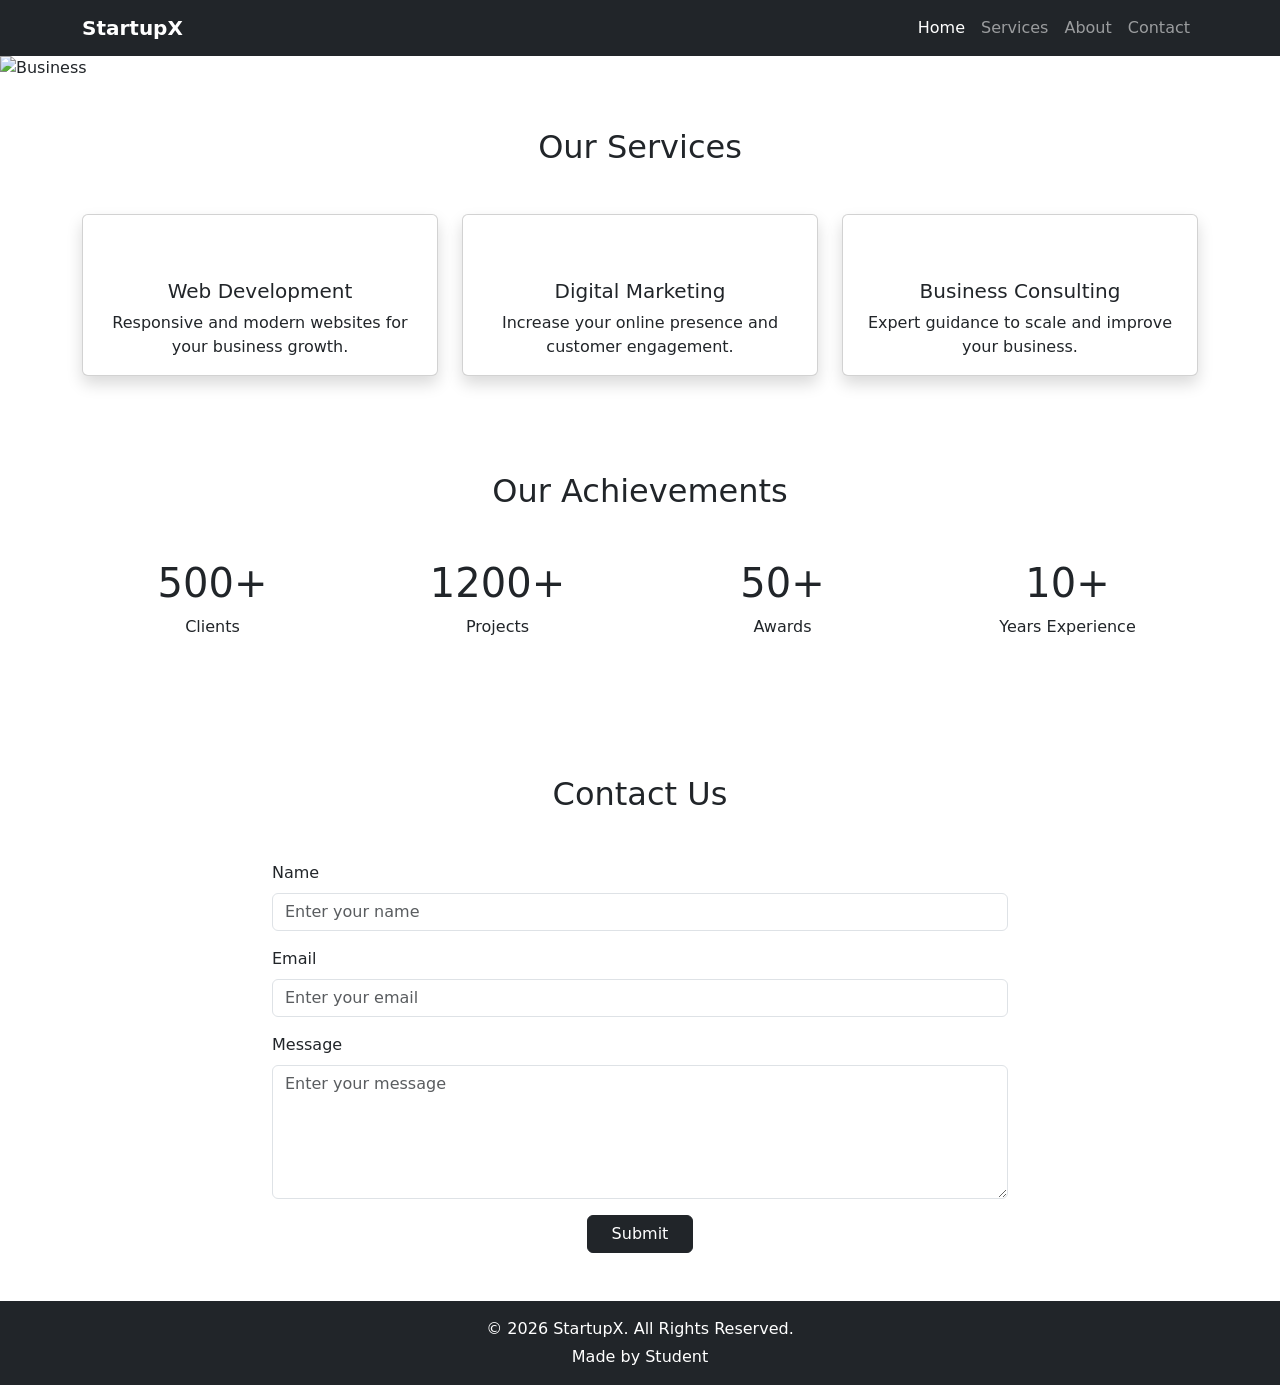
==== FRONT-END/day10 exam task/index.html @ 904b994a "Add files via upload" ====
<!DOCTYPE html>
<html lang="en">
<head>
    <meta charset="UTF-8" />
    <meta name="viewport" content="width=device-width, initial-scale=1.0" />
    <title>StartupX</title>

    <!-- Bootstrap CDN -->
    <link href="https://cdn.jsdelivr.net/npm/bootstrap@5.3.3/dist/css/bootstrap.min.css" rel="stylesheet">

    <!-- Custom CSS -->
    <link rel="stylesheet" href="style.css">
</head>
<body>

    <!-- ================= NAVBAR ================= -->

    <nav class="navbar navbar-expand-lg navbar-dark bg-dark sticky-top">
        <div class="container">
            <a class="navbar-brand fw-bold" href="#">StartupX</a>

            <!-- Mobile Toggle -->
            <button class="navbar-toggler" type="button" data-bs-toggle="collapse" data-bs-target="#navbarNav">
                <span class="navbar-toggler-icon"></span>
            </button>

            <div class="collapse navbar-collapse justify-content-end" id="navbarNav">
                <ul class="navbar-nav">
                    <li class="nav-item">
                        <a class="nav-link active" href="#">Home</a>
                    </li>

                    <li class="nav-item">
                        <a class="nav-link" href="#services">Services</a>
                    </li>

                    <li class="nav-item">
                        <a class="nav-link" href="#about">About</a>
                    </li>

                    <li class="nav-item">
                        <a class="nav-link" href="#contact">Contact</a>
                    </li>
                </ul>
            </div>
        </div>
    </nav>

    <!-- ================= HERO SECTION ================= -->

    <div id="heroCarousel" class="carousel slide" data-bs-ride="carousel">

        <div class="carousel-inner">

            <!-- Slide 1 -->
            <div class="carousel-item active">
                <img src="https://images.unsplash.com/photo-1521737604893-d14cc237f11d?q=80&w=1200"
                    class="d-block w-100 carousel-img" alt="Business">

                <div class="carousel-caption">
                    <h1>Grow Your Business</h1>
                    <p>We provide modern business solutions for startups.</p>
                    <button class="btn btn-primary">Explore</button>
                </div>
            </div>

            <!-- Slide 2 -->
            <div class="carousel-item">
                <img src="https://images.unsplash.com/photo-1552664730-d307ca884978?q=80&w=1200"
                    class="d-block w-100 carousel-img" alt="Team">

                <div class="carousel-caption">
                    <h1>Innovative Ideas</h1>
                    <p>Transform your future with smart digital services.</p>
                    <button class="btn btn-success">Learn More</button>
                </div>
            </div>

        </div>

        <!-- Controls -->
        <button class="carousel-control-prev" type="button" data-bs-target="#heroCarousel" data-bs-slide="prev">
            <span class="carousel-control-prev-icon"></span>
        </button>

        <button class="carousel-control-next" type="button" data-bs-target="#heroCarousel" data-bs-slide="next">
            <span class="carousel-control-next-icon"></span>
        </button>

    </div>

    <!-- ================= SERVICES SECTION ================= -->

    <section id="services" class="py-5">
        <div class="container">

            <h2 class="text-center mb-5">Our Services</h2>

            <div class="row g-4">

                <!-- Card 1 -->
                <div class="col-md-4">
                    <div class="card h-100 shadow">
                        <img src="https://cdn-icons-png.flaticon.com/512/1055/1055687.png"
                            class="card-img-top service-img p-4" alt="">

                        <div class="card-body text-center">
                            <h5 class="card-title">Web Development</h5>
                            <p class="card-text">
                                Responsive and modern websites for your business growth.
                            </p>
                        </div>
                    </div>
                </div>

                <!-- Card 2 -->
                <div class="col-md-4">
                    <div class="card h-100 shadow">
                        <img src="https://cdn-icons-png.flaticon.com/512/1995/1995574.png"
                            class="card-img-top service-img p-4" alt="">

                        <div class="card-body text-center">
                            <h5 class="card-title">Digital Marketing</h5>
                            <p class="card-text">
                                Increase your online presence and customer engagement.
                            </p>
                        </div>
                    </div>
                </div>

                <!-- Card 3 -->
                <div class="col-md-4">
                    <div class="card h-100 shadow">
                        <img src="https://cdn-icons-png.flaticon.com/512/3135/3135715.png"
                            class="card-img-top service-img p-4" alt="">

                        <div class="card-body text-center">
                            <h5 class="card-title">Business Consulting</h5>
                            <p class="card-text">
                                Expert guidance to scale and improve your business.
                            </p>
                        </div>
                    </div>
                </div>

            </div>
        </div>
    </section>

    <!-- ================= ACHIEVEMENTS SECTION ================= -->

    <section id="about" class="stats-section py-5">
        <div class="container">

            <h2 class="text-center mb-5">Our Achievements</h2>

            <div class="row text-center">

                <div class="col-6 col-md-3 mb-4">
                    <h1>500+</h1>
                    <p>Clients</p>
                </div>

                <div class="col-6 col-md-3 mb-4">
                    <h1>1200+</h1>
                    <p>Projects</p>
                </div>

                <div class="col-6 col-md-3 mb-4">
                    <h1>50+</h1>
                    <p>Awards</p>
                </div>

                <div class="col-6 col-md-3 mb-4">
                    <h1>10+</h1>
                    <p>Years Experience</p>
                </div>

            </div>
        </div>
    </section>

    <!-- ================= CONTACT FORM ================= -->

    <section id="contact" class="py-5">
        <div class="container">

            <h2 class="text-center mb-5">Contact Us</h2>

            <div class="row justify-content-center">

                <div class="col-md-8">

                    <form>

                        <div class="mb-3">
                            <label class="form-label">Name</label>
                            <input type="text" class="form-control" placeholder="Enter your name">
                        </div>

                        <div class="mb-3">
                            <label class="form-label">Email</label>
                            <input type="email" class="form-control" placeholder="Enter your email">
                        </div>

                        <div class="mb-3">
                            <label class="form-label">Message</label>
                            <textarea class="form-control" rows="5"
                                placeholder="Enter your message"></textarea>
                        </div>

                        <div class="text-center">
                            <button class="btn btn-dark px-4">Submit</button>
                        </div>

                    </form>

                </div>

            </div>

        </div>
    </section>

    <!-- ================= FOOTER ================= -->

    <footer class="bg-dark text-white text-center py-3">
        <p class="mb-1">© 2026 StartupX. All Rights Reserved.</p>
        <p class="mb-0">Made by Student</p>
    </footer>

    <!-- Bootstrap JS -->
    <script src="https://cdn.jsdelivr.net/npm/bootstrap@5.3.3/dist/js/bootstrap.bundle.min.js"></script>

</body>
</html>
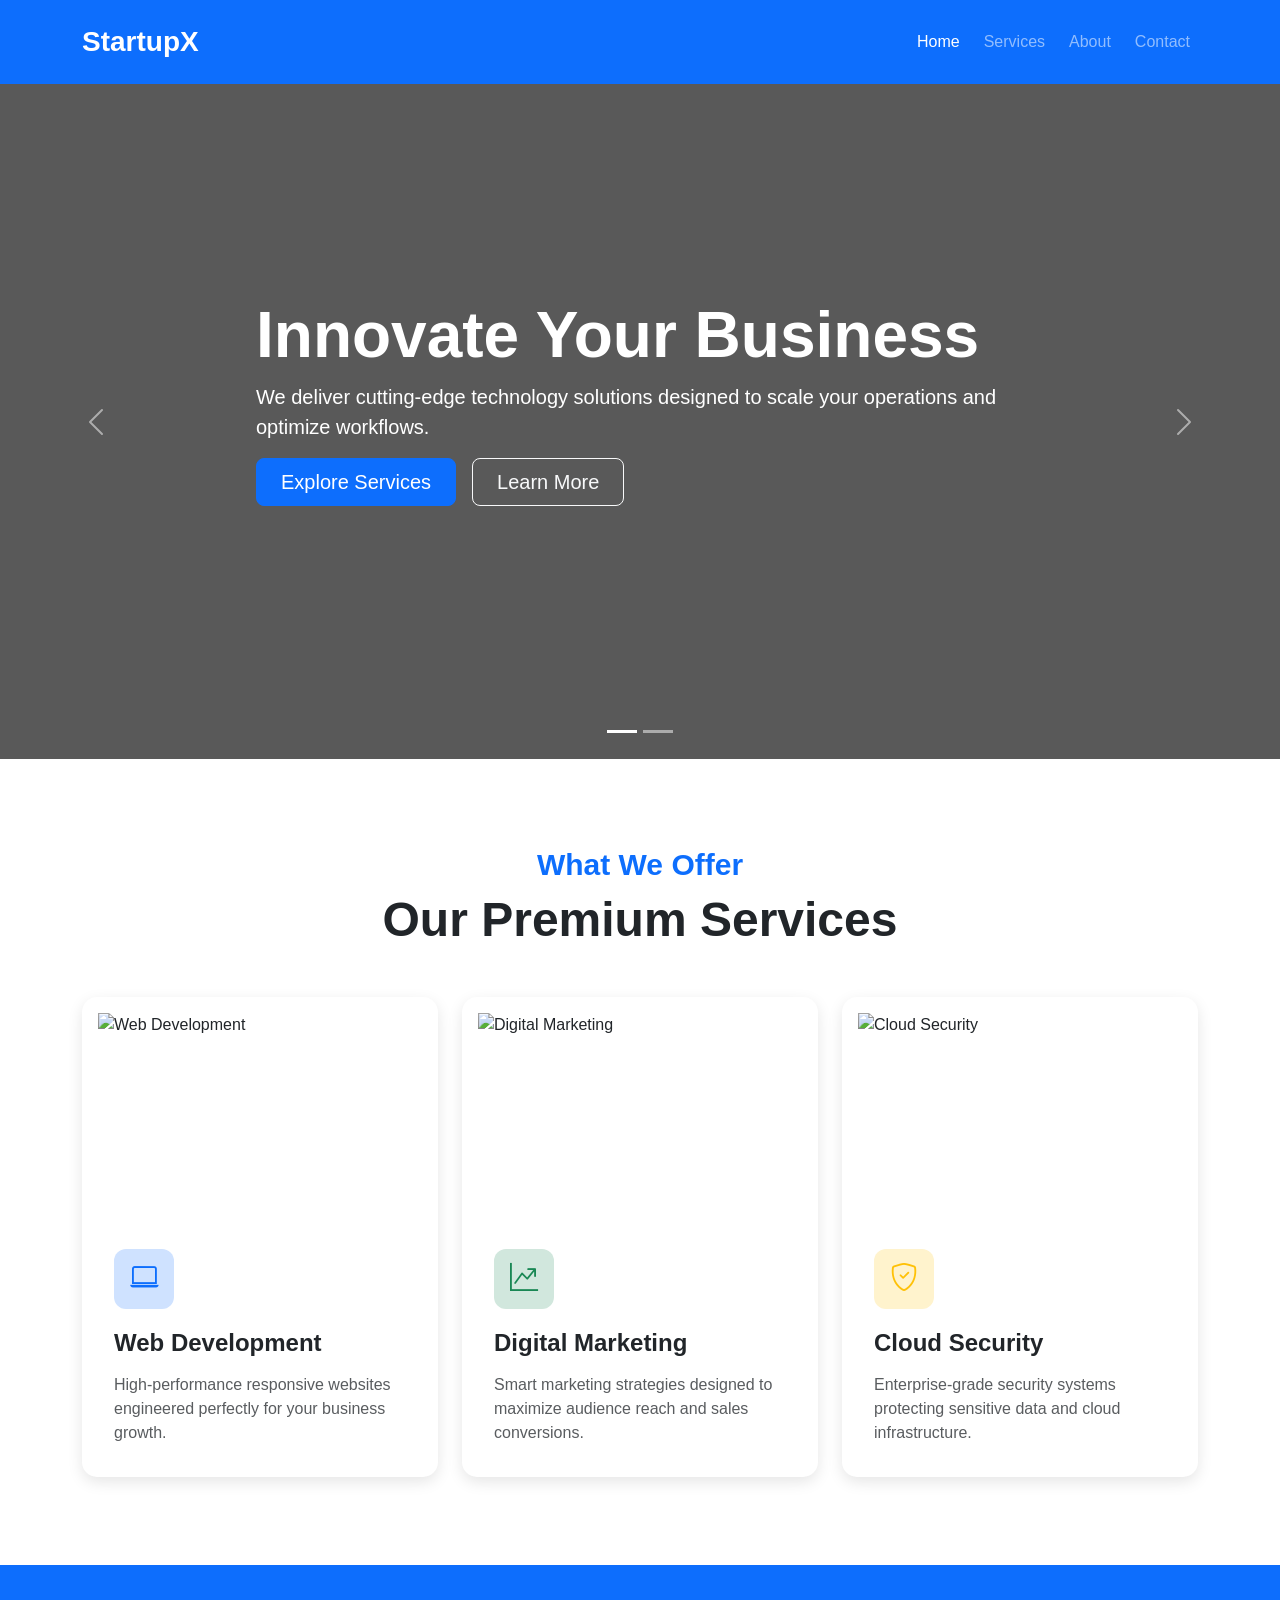
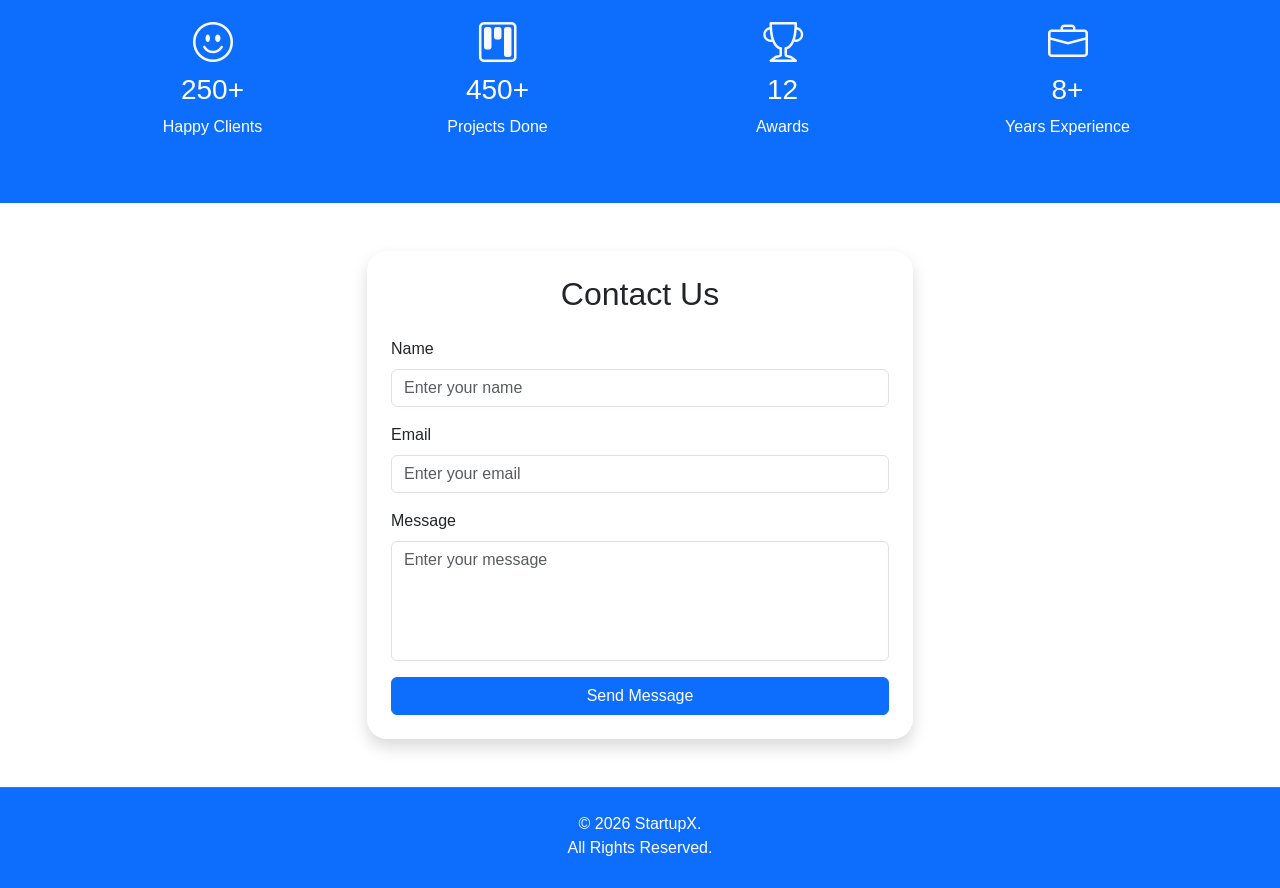
==== commit afbe8626: "Add files via upload" ====
--- a/FRONT-END/day10 exam task/index.html
+++ b/FRONT-END/day10 exam task/index.html
@@ -1,31 +1,125 @@
 <!DOCTYPE html>
 <html lang="en">
 <head>
-    <meta charset="UTF-8" />
-    <meta name="viewport" content="width=device-width, initial-scale=1.0" />
-    <title>StartupX</title>
-
-    <!-- Bootstrap CDN -->
-    <link href="https://cdn.jsdelivr.net/npm/bootstrap@5.3.3/dist/css/bootstrap.min.css" rel="stylesheet">
-
-    <!-- Custom CSS -->
-    <link rel="stylesheet" href="style.css">
+    <meta charset="UTF-8">
+    <meta name="viewport" content="width=device-width, initial-scale=1.0">
+    <title>StartupX - Modern Business Solutions</title>
+
+    <link href="https://cdn.jsdelivr.net/npm/bootstrap@5.3.8/dist/css/bootstrap.min.css" rel="stylesheet">
+    <link href="https://cdn.jsdelivr.net/npm/bootstrap-icons@1.11.1/font/bootstrap-icons.css" rel="stylesheet">
+
+    <style>
+
+        *{
+            margin: 0;
+            padding: 0;
+            box-sizing: border-box;
+        }
+
+        body {
+            font-family: 'Segoe UI', Tahoma, Geneva, Verdana, sans-serif;
+        }
+
+        /* Navbar */
+        .navbar-brand{
+            font-size: 28px;
+        }
+
+        /* Carousel */
+        .carousel-item {
+            height: 75vh;
+            min-height: 450px;
+            background-repeat: no-repeat;
+            background-size: cover;
+            background-position: center;
+            position: relative;
+        }
+
+        .carousel-overlay {
+            position: absolute;
+            top: 0;
+            left: 0;
+            width: 100%;
+            height: 100%;
+            background: rgba(0, 0, 0, 0.65);
+        }
+
+        .carousel-caption{
+            z-index: 2;
+        }
+
+        /* Cards */
+        .card{
+            border: none;
+            border-radius: 15px;
+            transition: 0.4s;
+            overflow: hidden;
+            box-shadow: 0 5px 15px rgba(0,0,0,0.1);
+        }
+
+        .card:hover{
+            transform: translateY(-10px);
+        }
+
+        .card img{
+            height: 220px;
+            width: 100%;
+            object-fit: cover;
+        }
+
+        .icon-box{
+            width: 60px;
+            height: 60px;
+            border-radius: 12px;
+            display: flex;
+            justify-content: center;
+            align-items: center;
+            font-size: 28px;
+            margin-bottom: 20px;
+        }
+
+        /* Achievements */
+        #achievements i{
+            color: #0d6efd;
+            margin-bottom: 10px;
+        }
+
+        /* Contact */
+        #contact .card{
+            border-radius: 20px;
+        }
+
+        textarea{
+            resize: none;
+            height: 120px;
+        }
+
+        /* Footer */
+        footer{
+            border-top: 1px solid rgba(255,255,255,0.1);
+        }
+
+    </style>
 </head>
+
 <body>
 
-    <!-- ================= NAVBAR ================= -->
-
-    <nav class="navbar navbar-expand-lg navbar-dark bg-dark sticky-top">
+    <!-- Navbar -->
+    <nav class="navbar navbar-expand-lg navbar-dark bg-primary sticky-top py-3">
         <div class="container">
-            <a class="navbar-brand fw-bold" href="#">StartupX</a>
-
-            <!-- Mobile Toggle -->
+
+            <a class="navbar-brand fw-bold" href="#">
+                <span class="text-white">Startup</span>X
+            </a>
+
             <button class="navbar-toggler" type="button" data-bs-toggle="collapse" data-bs-target="#navbarNav">
                 <span class="navbar-toggler-icon"></span>
             </button>
 
-            <div class="collapse navbar-collapse justify-content-end" id="navbarNav">
-                <ul class="navbar-nav">
+            <div class="collapse navbar-collapse" id="navbarNav">
+
+                <ul class="navbar-nav ms-auto gap-2 text-center text-lg-start pt-3 pt-lg-0">
+
                     <li class="nav-item">
                         <a class="nav-link active" href="#">Home</a>
                     </li>
@@ -35,202 +129,366 @@
                     </li>
 
                     <li class="nav-item">
-                        <a class="nav-link" href="#about">About</a>
+                        <a class="nav-link" href="#achievements">About</a>
                     </li>
 
                     <li class="nav-item">
                         <a class="nav-link" href="#contact">Contact</a>
                     </li>
+
                 </ul>
+
             </div>
         </div>
     </nav>
 
-    <!-- ================= HERO SECTION ================= -->
-
-    <div id="heroCarousel" class="carousel slide" data-bs-ride="carousel">
+    <!-- Hero Carousel -->
+    <div id="heroCarousel" class="carousel slide carousel-fade" data-bs-ride="carousel">
+
+        <div class="carousel-indicators">
+            <button type="button" data-bs-target="#heroCarousel" data-bs-slide-to="0" class="active"></button>
+
+            <button type="button" data-bs-target="#heroCarousel" data-bs-slide-to="1"></button>
+        </div>
 
         <div class="carousel-inner">
 
             <!-- Slide 1 -->
-            <div class="carousel-item active">
-                <img src="https://images.unsplash.com/photo-1521737604893-d14cc237f11d?q=80&w=1200"
-                    class="d-block w-100 carousel-img" alt="Business">
-
-                <div class="carousel-caption">
-                    <h1>Grow Your Business</h1>
-                    <p>We provide modern business solutions for startups.</p>
-                    <button class="btn btn-primary">Explore</button>
+            <div class="carousel-item active"
+                style="background-image: url('https://images.unsplash.com/photo-1504384308090-c894fdcc538d?q=80&w=2070&auto=format&fit=crop');">
+
+                <div class="carousel-overlay"></div>
+
+                <div class="carousel-caption d-flex align-items-center h-100 text-start px-3">
+
+                    <div class="container">
+
+                        <div class="row">
+
+                            <div class="ps-5">
+
+                                <h1 class="display-3 fw-bold text-white">
+                                    Innovate Your Business
+                                </h1>
+
+                                <p class="lead text-white">
+                                    We deliver cutting-edge technology solutions designed to scale your operations and optimize workflows.
+                                </p>
+
+                                <div class="d-flex flex-wrap gap-3">
+
+                                    <a href="#services" class="btn btn-primary btn-lg px-4">
+                                        Explore Services
+                                    </a>
+
+                                    <a href="#contact" class="btn btn-outline-light btn-lg px-4">
+                                        Learn More
+                                    </a>
+
+                                </div>
+
+                            </div>
+
+                        </div>
+
+                    </div>
+
                 </div>
             </div>
 
             <!-- Slide 2 -->
-            <div class="carousel-item">
-                <img src="https://images.unsplash.com/photo-1552664730-d307ca884978?q=80&w=1200"
-                    class="d-block w-100 carousel-img" alt="Team">
-
-                <div class="carousel-caption">
-                    <h1>Innovative Ideas</h1>
-                    <p>Transform your future with smart digital services.</p>
-                    <button class="btn btn-success">Learn More</button>
-                </div>
-            </div>
-
-        </div>
-
-        <!-- Controls -->
+            <div class="carousel-item"
+                style="background-image: url('https://images.unsplash.com/photo-1497366754035-f200968a6e72?q=80&w=2069&auto=format&fit=crop');">
+
+                <div class="carousel-overlay"></div>
+
+                <div class="carousel-caption d-flex align-items-center h-100 text-start px-3">
+
+                    <div class="container">
+
+                        <div class="row">
+
+                            <div class="ps-5">
+
+                                <h1 class="display-3 fw-bold text-white">
+                                    Empower Your Team
+                                </h1>
+
+                                <p class="lead text-white">
+                                    Collaborate seamlessly with premium digital frameworks optimized for modern businesses.
+                                </p>
+
+                                <div class="d-flex flex-wrap gap-3">
+
+                                    <a href="#contact" class="btn btn-primary btn-lg px-4">
+                                        Get Started
+                                    </a>
+
+                                    <a href="#services" class="btn btn-outline-light btn-lg px-4">
+                                        Our Strategy
+                                    </a>
+
+                                </div>
+
+                            </div>
+
+                        </div>
+
+                    </div>
+
+                </div>
+            </div>
+
+        </div>
+
         <button class="carousel-control-prev" type="button" data-bs-target="#heroCarousel" data-bs-slide="prev">
+
             <span class="carousel-control-prev-icon"></span>
+
         </button>
 
         <button class="carousel-control-next" type="button" data-bs-target="#heroCarousel" data-bs-slide="next">
+
             <span class="carousel-control-next-icon"></span>
+
         </button>
 
     </div>
 
-    <!-- ================= SERVICES SECTION ================= -->
-
-    <section id="services" class="py-5">
+    <!-- Services -->
+    <section id="services" class="py-5 my-4">
+
+        <div class="container py-3">
+
+            <div class="text-center mb-5">
+
+                <h6 class="text-primary fw-bold mb-2" style="font-size: 30px;">
+                    What We Offer
+                </h6>
+
+                <h2 class="display-5 fw-bold mb-3">
+                    Our Premium Services
+                </h2>
+
+            </div>
+
+            <div class="row g-4 justify-content-center">
+
+                <!-- Web Development -->
+                <div class="col-12 col-lg-4">
+
+                    <div class="card p-3 h-100">
+
+                        <img src="https://images.unsplash.com/photo-1461749280684-dccba630e2f6?q=80&w=2070&auto=format&fit=crop"
+                            alt="Web Development">
+
+                        <div class="card-body d-flex flex-column align-items-start">
+
+                            <div class="icon-box bg-primary-subtle text-primary">
+                                <i class="bi bi-laptop"></i>
+                            </div>
+
+                            <h4 class="card-title fw-bold mb-3">
+                                Web Development
+                            </h4>
+
+                            <p class="card-text text-muted">
+                                High-performance responsive websites engineered perfectly for your business growth.
+                            </p>
+
+                        </div>
+
+                    </div>
+
+                </div>
+
+                <!-- Digital Marketing -->
+                <div class="col-12 col-lg-4">
+
+                    <div class="card p-3 h-100">
+
+                        <img src="https://images.unsplash.com/photo-1533750516457-a7f992034fec?q=80&w=2070&auto=format&fit=crop"
+                            alt="Digital Marketing">
+
+                        <div class="card-body d-flex flex-column align-items-start">
+
+                            <div class="icon-box bg-success-subtle text-success">
+                                <i class="bi bi-graph-up-arrow"></i>
+                            </div>
+
+                            <h4 class="card-title fw-bold mb-3">
+                                Digital Marketing
+                            </h4>
+
+                            <p class="card-text text-muted">
+                                Smart marketing strategies designed to maximize audience reach and sales conversions.
+                            </p>
+
+                        </div>
+
+                    </div>
+
+                </div>
+
+                <!-- Cloud Security -->
+                <div class="col-12 col-lg-4">
+
+                    <div class="card p-3 h-100">
+
+                        <img src="https://images.unsplash.com/photo-1510511459019-5dda7724fd87?q=80&w=2070&auto=format&fit=crop"
+                            alt="Cloud Security">
+
+                        <div class="card-body d-flex flex-column align-items-start">
+
+                            <div class="icon-box bg-warning-subtle text-warning">
+                                <i class="bi bi-shield-check"></i>
+                            </div>
+
+                            <h4 class="card-title fw-bold mb-3">
+                                Cloud Security
+                            </h4>
+
+                            <p class="card-text text-muted">
+                                Enterprise-grade security systems protecting sensitive data and cloud infrastructure.
+                            </p>
+
+                        </div>
+
+                    </div>
+
+                </div>
+
+            </div>
+
+        </div>
+
+    </section>
+
+    <!-- Achievements -->
+    <section id="achievements" class="py-5 bg-primary text-white">
+
         <div class="container">
 
-            <h2 class="text-center mb-5">Our Services</h2>
-
-            <div class="row g-4">
-
-                <!-- Card 1 -->
-                <div class="col-md-4">
-                    <div class="card h-100 shadow">
-                        <img src="https://cdn-icons-png.flaticon.com/512/1055/1055687.png"
-                            class="card-img-top service-img p-4" alt="">
-
-                        <div class="card-body text-center">
-                            <h5 class="card-title">Web Development</h5>
-                            <p class="card-text">
-                                Responsive and modern websites for your business growth.
-                            </p>
-                        </div>
-                    </div>
-                </div>
-
-                <!-- Card 2 -->
-                <div class="col-md-4">
-                    <div class="card h-100 shadow">
-                        <img src="https://cdn-icons-png.flaticon.com/512/1995/1995574.png"
-                            class="card-img-top service-img p-4" alt="">
-
-                        <div class="card-body text-center">
-                            <h5 class="card-title">Digital Marketing</h5>
-                            <p class="card-text">
-                                Increase your online presence and customer engagement.
-                            </p>
-                        </div>
-                    </div>
-                </div>
-
-                <!-- Card 3 -->
-                <div class="col-md-4">
-                    <div class="card h-100 shadow">
-                        <img src="https://cdn-icons-png.flaticon.com/512/3135/3135715.png"
-                            class="card-img-top service-img p-4" alt="">
-
-                        <div class="card-body text-center">
-                            <h5 class="card-title">Business Consulting</h5>
-                            <p class="card-text">
-                                Expert guidance to scale and improve your business.
-                            </p>
-                        </div>
-                    </div>
-                </div>
-
-            </div>
-        </div>
+            <div class="row text-center g-4">
+
+                <div class="col-6 col-md-3">
+
+                    <i class="bi bi-emoji-smile text-light fs-1"></i>
+
+                    <h3>250+</h3>
+
+                    <p>Happy Clients</p>
+
+                </div>
+
+                <div class="col-6 col-md-3">
+
+                    <i class="bi bi-kanban text-light fs-1"></i>
+
+                    <h3>450+</h3>
+
+                    <p>Projects Done</p>
+
+                </div>
+
+                <div class="col-6 col-md-3">
+
+                    <i class="bi bi-trophy text-light fs-1"></i>
+
+                    <h3>12</h3>
+
+                    <p>Awards</p>
+
+                </div>
+
+                <div class="col-6 col-md-3">
+
+                    <i class="bi bi-briefcase text-light fs-1"></i>
+
+                    <h3>8+</h3>
+
+                    <p>Years Experience</p>
+
+                </div>
+
+            </div>
+
+        </div>
+
     </section>
 
-    <!-- ================= ACHIEVEMENTS SECTION ================= -->
-
-    <section id="about" class="stats-section py-5">
+    <!-- Contact -->
+    <section id="contact" class="py-5">
+
         <div class="container">
 
-            <h2 class="text-center mb-5">Our Achievements</h2>
-
-            <div class="row text-center">
-
-                <div class="col-6 col-md-3 mb-4">
-                    <h1>500+</h1>
-                    <p>Clients</p>
-                </div>
-
-                <div class="col-6 col-md-3 mb-4">
-                    <h1>1200+</h1>
-                    <p>Projects</p>
-                </div>
-
-                <div class="col-6 col-md-3 mb-4">
-                    <h1>50+</h1>
-                    <p>Awards</p>
-                </div>
-
-                <div class="col-6 col-md-3 mb-4">
-                    <h1>10+</h1>
-                    <p>Years Experience</p>
-                </div>
-
-            </div>
-        </div>
+            <div class="row justify-content-center">
+
+                <div class="col-md-6">
+
+                    <div class="card p-4 shadow">
+
+                        <h2 class="text-center mb-4">
+                            Contact Us
+                        </h2>
+
+                        <form>
+
+                            <div class="mb-3">
+
+                                <label class="form-label">Name</label>
+
+                                <input type="text" class="form-control" placeholder="Enter your name">
+
+                            </div>
+
+                            <div class="mb-3">
+
+                                <label class="form-label">Email</label>
+
+                                <input type="email" class="form-control" placeholder="Enter your email">
+
+                            </div>
+
+                            <div class="mb-3">
+
+                                <label class="form-label">Message</label>
+
+                                <textarea class="form-control" placeholder="Enter your message"></textarea>
+
+                            </div>
+
+                            <button type="submit" class="btn btn-primary w-100">
+                                Send Message
+                            </button>
+
+                        </form>
+
+                    </div>
+
+                </div>
+
+            </div>
+
+        </div>
+
     </section>
 
-    <!-- ================= CONTACT FORM ================= -->
-
-    <section id="contact" class="py-5">
+    <!-- Footer -->
+    <footer class="bg-primary text-white-50 text-center py-4">
+
         <div class="container">
 
-            <h2 class="text-center mb-5">Contact Us</h2>
-
-            <div class="row justify-content-center">
-
-                <div class="col-md-8">
-
-                    <form>
-
-                        <div class="mb-3">
-                            <label class="form-label">Name</label>
-                            <input type="text" class="form-control" placeholder="Enter your name">
-                        </div>
-
-                        <div class="mb-3">
-                            <label class="form-label">Email</label>
-                            <input type="email" class="form-control" placeholder="Enter your email">
-                        </div>
-
-                        <div class="mb-3">
-                            <label class="form-label">Message</label>
-                            <textarea class="form-control" rows="5"
-                                placeholder="Enter your message"></textarea>
-                        </div>
-
-                        <div class="text-center">
-                            <button class="btn btn-dark px-4">Submit</button>
-                        </div>
-
-                    </form>
-
-                </div>
-
-            </div>
-
-        </div>
-    </section>
-
-    <!-- ================= FOOTER ================= -->
-
-    <footer class="bg-dark text-white text-center py-3">
-        <p class="mb-1">© 2026 StartupX. All Rights Reserved.</p>
-        <p class="mb-0">Made by Student</p>
+            <p class="mb-1 text-white">
+                &copy; 2026 StartupX. <br>
+                All Rights Reserved.
+            </p>
+
+        </div>
+
     </footer>
 
-    <!-- Bootstrap JS -->
-    <script src="https://cdn.jsdelivr.net/npm/bootstrap@5.3.3/dist/js/bootstrap.bundle.min.js"></script>
+    <script src="https://cdn.jsdelivr.net/npm/bootstrap@5.3.2/dist/js/bootstrap.bundle.min.js"></script>
 
 </body>
 </html>
